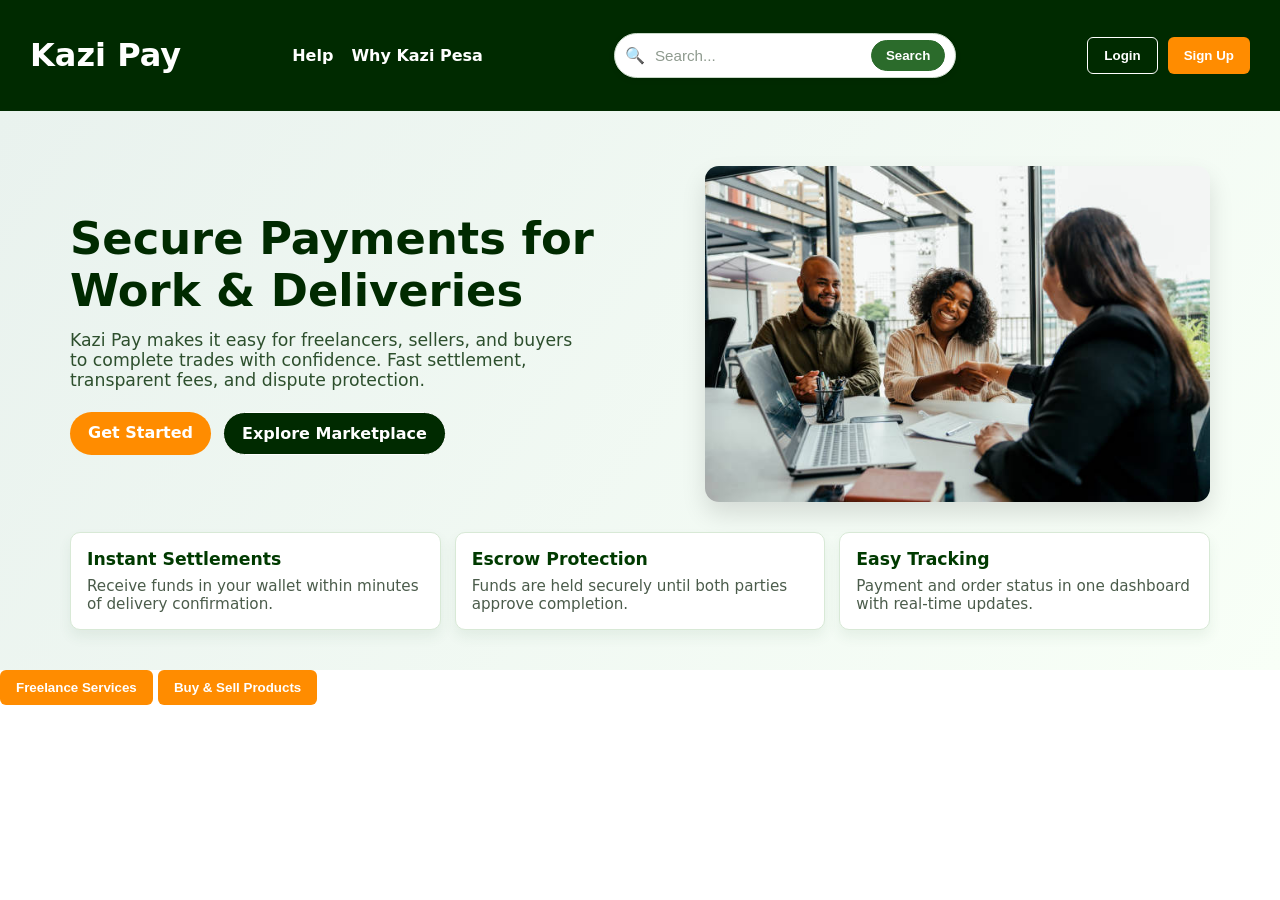
==== frontend/index.html @ d53f40f2 "Complete Home page, Setup project structure with multiple HTML pages and asset folders" ====
<!doctype html>
<html>
  <head>
    <title>Kazi Pay</title>
    <link rel="stylesheet" href="style.css" />
  </head>
  <body>
    <header class="site-header">
      <div class="brand">
        <h1>Kazi Pay</h1>
      </div>
      <nav class="top-nav">
        <ul>
          <li><a href="#help">Help</a></li>
          <li><a href="#whykazipesa">Why Kazi Pesa</a></li>
        </ul>
      </nav>
      <div class="search-con">
        <form action="/search-results-page" method="GET">
          <label for="site-search"><span class="search-icon">🔍</span></label>
          <input
            type="search"
            id="site-search"
            name="q"
            placeholder="Search..."
          />
          <button type="submit">Search</button>
        </form>
      </div>
      <div class="auth-actions">
        <button class="secondary-btn">Login</button>
        <button class="primary-btn">Sign Up</button>
      </div>
    </header>

    <section class="hero">
      <div class="hero-body">
        <div class="hero-text">
          <h1>Secure Payments for Work & Deliveries</h1>
          <p>
            Kazi Pay makes it easy for freelancers, sellers, and buyers to
            complete trades with confidence. Fast settlement, transparent fees,
            and dispute protection.
          </p>
          <div class="hero-buttons">
            <a class="btn primary-btn" href="services.html">Get Started</a>
            <a class="btn secondary-btn" href="marketplace.html"
              >Explore Marketplace</a
            >
          </div>
        </div>
        <div class="hero-visual">
          <img
            src="../assets/istockphoto-2198966728-612x612.jpg"
            alt="Kazi Pay interface"
          />
        </div>
      </div>

      <div class="hero-features">
        <article class="feature-card">
          <h3>Instant Settlements</h3>
          <p>
            Receive funds in your wallet within minutes of delivery
            confirmation.
          </p>
        </article>
        <article class="feature-card">
          <h3>Escrow Protection</h3>
          <p>Funds are held securely until both parties approve completion.</p>
        </article>
        <article class="feature-card">
          <h3>Easy Tracking</h3>
          <p>
            Payment and order status in one dashboard with real-time updates.
          </p>
        </article>
      </div>
    </section>

    <section class="main-actions">
      <a href="services.html"><button>Freelance Services</button></a>
      <a href="marketplace.html"><button>Buy & Sell Products</button></a>
    </section>
  </body>
</html>
---- frontend/style.css ----
body {
  font-family:
    system-ui,
    -apple-system,
    BlinkMacSystemFont,
    "Segoe UI",
    Roboto,
    Oxygen,
    Ubuntu,
    Cantarell,
    "Open Sans",
    "Helvetica Neue",
    sans-serif;
  margin: 0;
  background: #ffffff;
  color: #111;
}

/* HEADER */
header {
  display: flex;
  justify-content: space-between;
  align-items: center;
  background: #002a00;
  color: white;
  padding: 15px 30px;
}

header button {
  background: #ff8c00;
  border: none;
  color: white;
}

.top-nav ul {
  display: flex;
  gap: 18px;
  margin: 0;
  padding: 0;
  list-style: none;
}

.top-nav a {
  color: white;
  text-decoration: none;
  font-weight: 600;
}

.top-nav a:hover {
  text-decoration: underline;
}

.auth-actions {
  display: flex;
  gap: 10px;
}

.primary-btn {
  background: #ff8c00;
  color: white;
}

.primary-btn:hover {
  background: #d4af37;
  color: #002a00;
}

.secondary-btn {
  background: transparent;
  border: 1px solid white;
  color: white;
}

.secondary-btn:hover {
  background: rgba(255, 255, 255, 0.15);
}

/* HERO */
.hero {
  background: linear-gradient(125deg, #e9f2ee 0%, #f8fff7 100%);
  padding: 55px 20px 40px;
}

.hero-body {
  display: grid;
  grid-template-columns: 1.2fr 1fr;
  align-items: center;
  gap: 30px;
  max-width: 1140px;
  margin: 0 auto;
}

.hero-text h1,
.hero-text p {
  margin: 0;
}

.hero-text h1 {
  font-size: clamp(1.9rem, 4.5vw, 2.8rem);
  color: #002a00;
  line-height: 1.15;
}

.hero-text p {
  max-width: 520px;
  margin: 14px 0 22px;
  color: #2d4f2d;
  font-size: 1.08rem;
}

.hero-buttons {
  display: flex;
  gap: 12px;
  flex-wrap: wrap;
}

.hero-visual img {
  display: block;
  width: 100%;
  border-radius: 14px;
  box-shadow: 0 12px 25px rgba(0, 0, 0, 0.12);
}

.hero-features {
  display: grid;
  grid-template-columns: repeat(3, minmax(190px, 1fr));
  gap: 14px;
  margin-top: 30px;
  max-width: 1140px;
  margin-left: auto;
  margin-right: auto;
}

.feature-card {
  background: #fff;
  border: 1px solid #d8e9d6;
  border-radius: 10px;
  padding: 16px;
  box-shadow: 0 7px 13px rgba(46, 96, 58, 0.08);
}

.feature-card h3 {
  margin: 0 0 8px;
  color: #003a00;
  font-size: 1.08rem;
}

.feature-card p {
  margin: 0;
  color: #4b5c4b;
  font-size: 0.95rem;
}

.btn {
  display: inline-block;
  padding: 11px 18px;
  border-radius: 28px;
  text-decoration: none;
  font-weight: 700;
}

@media (max-width: 920px) {
  .hero-body {
    grid-template-columns: 1fr;
    text-align: center;
  }

  .hero-visual {
    order: -1;
  }

  .hero-features {
    grid-template-columns: 1fr;
  }

  .hero-text p {
    margin: 12px auto 20px;
  }
}

/* BUTTONS */
button {
  padding: 10px 16px;
  border-radius: 6px;
  border: none;
  cursor: pointer;
  background: #ff8c00;
  color: white;
  font-weight: bold;
  transition: 0.3s;
}

button:hover {
  background: #d4af37;
  color: #002a00;
}

/* SECONDARY BUTTON */
.secondary-btn {
  background: #002a00;
  color: white;
}

.secondary-btn:hover {
  background: #d4af37;
}

/* CARDS (jobs/products) */
.card {
  background: #fff;
  border: 1px solid #e5e5e5;
  padding: 15px;
  margin: 10px 0;
  border-radius: 8px;
}

.card h3 {
  margin: 0;
  color: #002a00;
}

.card p {
  color: #666;
}

/* SEARCH BAR */
.search-con {
  margin: 0 20px;
}

.search-con form {
  display: flex;
  align-items: center;
  gap: 8px;
  background: #fff;
  padding: 6px 10px;
  border-radius: 999px;
  border: 1px solid #c8d8c8;
  box-shadow: 0 2px 6px rgba(0, 0, 0, 0.08);
}

.search-con input[type="search"] {
  border: none;
  outline: none;
  width: 210px;
  font-size: 0.95rem;
  color: #222;
  background: transparent;
}

.search-con input[type="search"]::placeholder {
  color: #8f9b8f;
}

.search-icon {
  color: #2b6b2b;
  font-size: 1rem;
}

.search-con button {
  padding: 7px 14px;
  border-radius: 999px;
  border: 1px solid #2b6b2b;
  background: #2b6b2b;
  color: #fff;
  font-weight: 600;
  cursor: pointer;
}

.search-con button:hover {
  background: #1f4f1f;
  border-color: #1f4f1f;
}
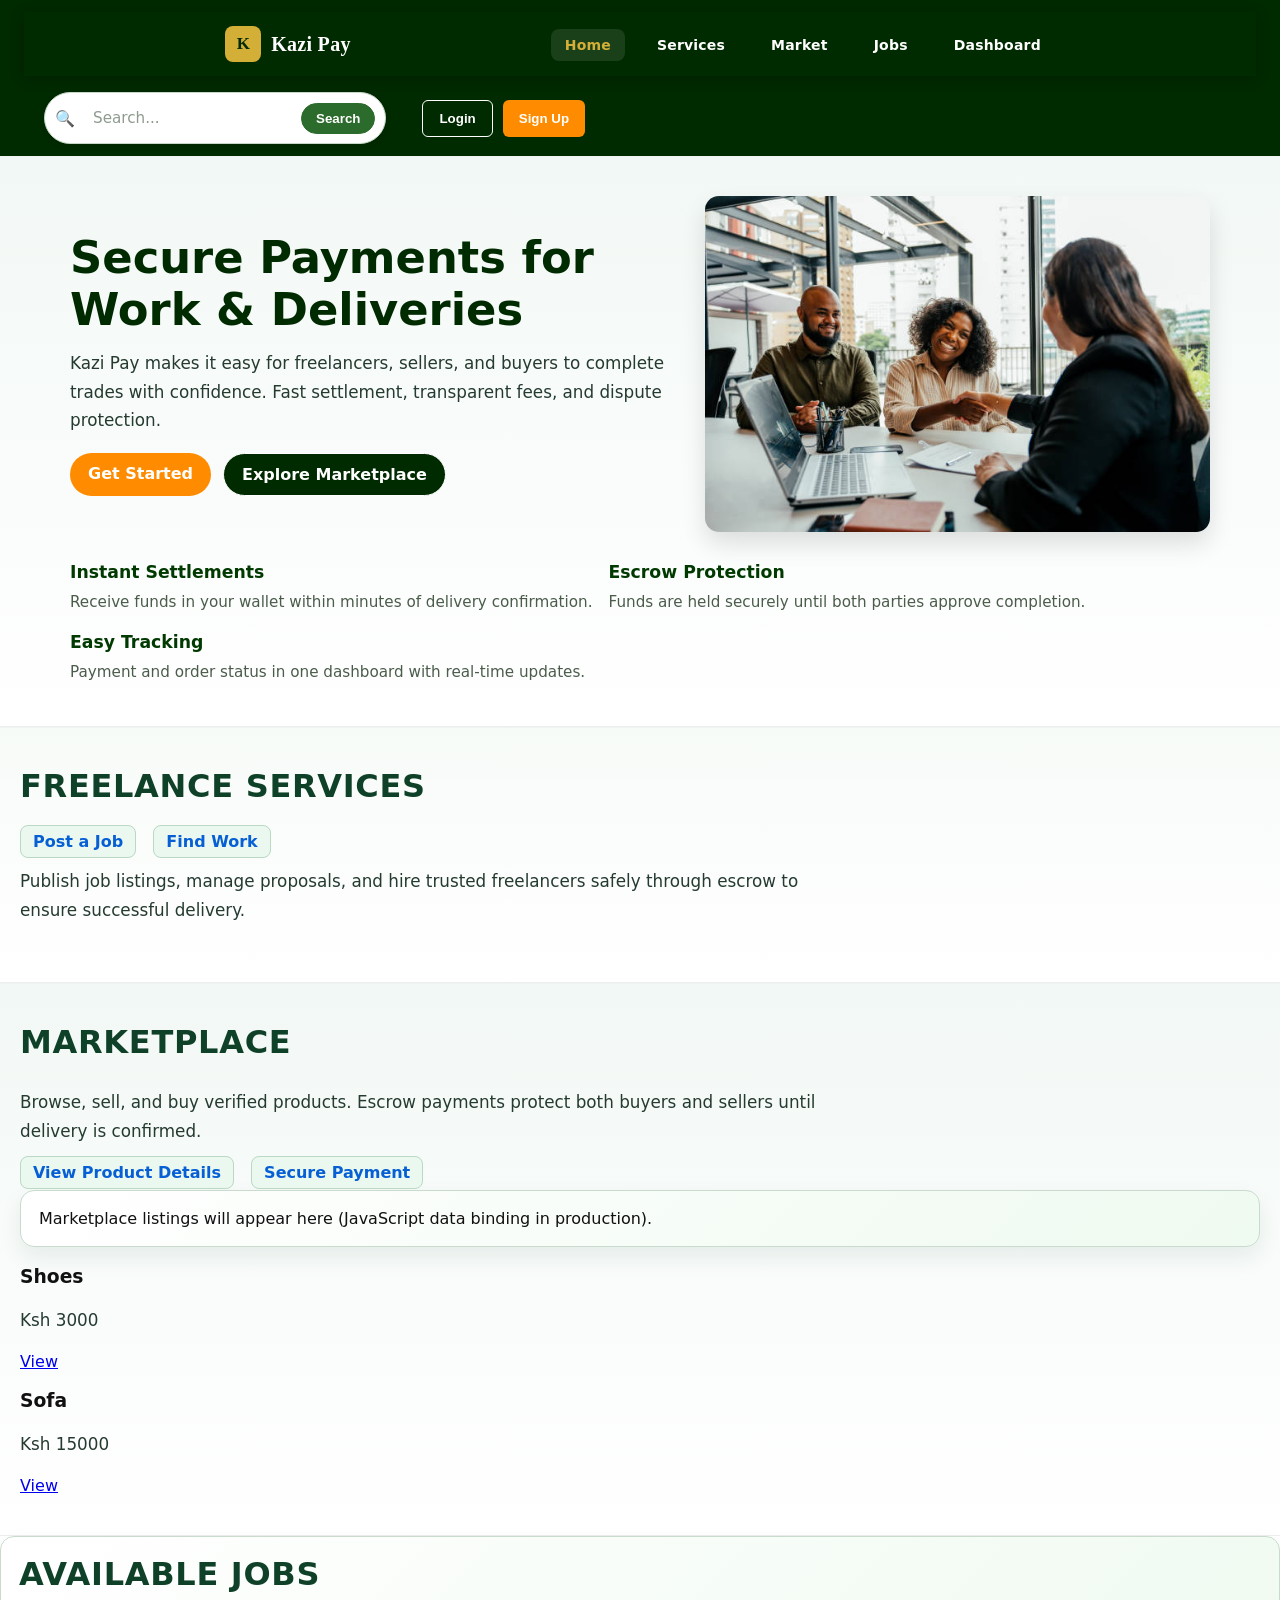
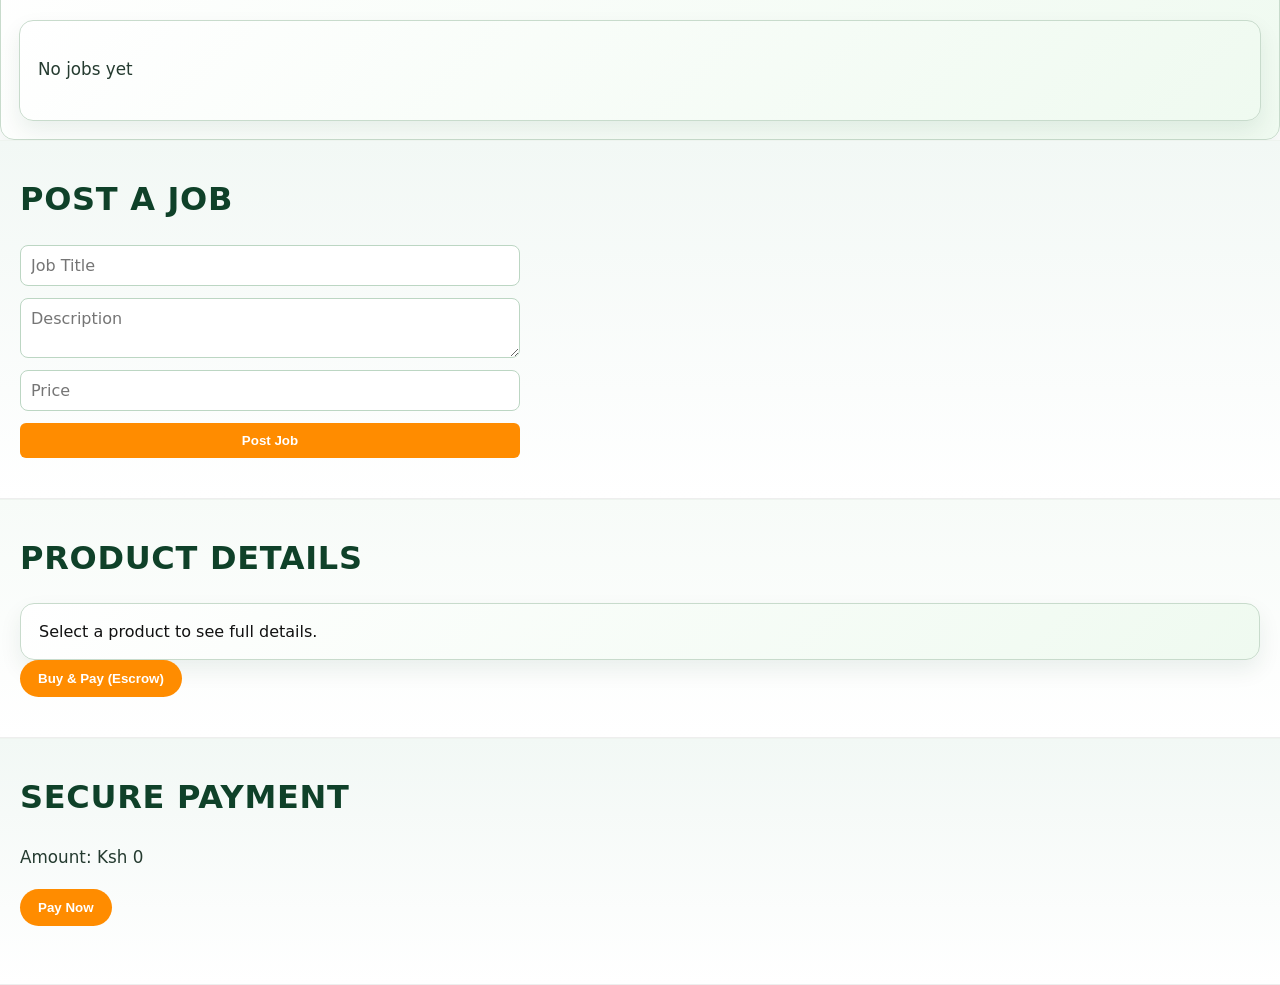
==== commit 86f92dbf: "feat: finalize dashboard UI and integrate logic Complete CSS styling for dashboard components.  Impl" ====
--- a/frontend/index.html
+++ b/frontend/index.html
@@ -1,19 +1,55 @@
 <!doctype html>
 <html>
   <head>
+    <meta charset="UTF-8" />
+    <meta name="viewport" content="width=device-width, initial-scale=1.0" />
     <title>Kazi Pay</title>
     <link rel="stylesheet" href="style.css" />
+    <style>
+      .page-section {
+        padding: 40px 20px;
+        border-bottom: 1px solid #eee;
+      }
+      .page-section h2 {
+        margin-top: 0;
+      }
+      .section-grid {
+        display: flex;
+        gap: 16px;
+        flex-wrap: wrap;
+      }
+      .hidden {
+        display: none !important;
+      }
+      .sub-nav {
+        margin: 8px 0;
+      }
+      .sub-nav a {
+        margin-right: 12px;
+        color: #065fd4;
+        text-decoration: none;
+      }
+      .sub-nav a:hover {
+        text-decoration: underline;
+      }
+    </style>
   </head>
   <body>
     <header class="site-header">
-      <div class="brand">
-        <h1>Kazi Pay</h1>
-      </div>
       <nav class="top-nav">
-        <ul>
-          <li><a href="#help">Help</a></li>
-          <li><a href="#whykazipesa">Why Kazi Pesa</a></li>
-        </ul>
+        <div class="nav-inner">
+          <a class="logo" href="index.html">
+            <div class="logo-mark">K</div>
+            <span class="logo-text">Kazi Pay</span>
+          </a>
+          <ul class="nav-links">
+            <li><a href="#home" class="active">Home</a></li>
+            <li><a href="service.html">Services</a></li>
+            <li><a href="market.html">Market</a></li>
+            <li><a href="jobs.html">Jobs</a></li>
+            <li><a href="dashboard.html">Dashboard</a></li>
+          </ul>
+        </div>
       </nav>
       <div class="search-con">
         <form action="/search-results-page" method="GET">
@@ -33,7 +69,7 @@
       </div>
     </header>
 
-    <section class="hero">
+    <section id="home" class="hero page-section">
       <div class="hero-body">
         <div class="hero-text">
           <h1>Secure Payments for Work & Deliveries</h1>
@@ -43,10 +79,8 @@
             and dispute protection.
           </p>
           <div class="hero-buttons">
-            <a class="btn primary-btn" href="services.html">Get Started</a>
-            <a class="btn secondary-btn" href="marketplace.html"
-              >Explore Marketplace</a
-            >
+            <a class="btn primary-btn" href="#services">Get Started</a>
+            <a class="btn secondary-btn" href="#market">Explore Marketplace</a>
           </div>
         </div>
         <div class="hero-visual">
@@ -56,8 +90,7 @@
           />
         </div>
       </div>
-
-      <div class="hero-features">
+      <div class="hero-features section-grid">
         <article class="feature-card">
           <h3>Instant Settlements</h3>
           <p>
@@ -78,9 +111,65 @@
       </div>
     </section>
 
-    <section class="main-actions">
-      <a href="services.html"><button>Freelance Services</button></a>
-      <a href="marketplace.html"><button>Buy & Sell Products</button></a>
+    <section id="services" class="page-section">
+      <h2>Freelance Services</h2>
+      <div class="sub-nav">
+        <a href="#post-job">Post a Job</a>
+        <a href="#jobs">Find Work</a>
+      </div>
+      <p>
+        Publish job listings, manage proposals, and hire trusted freelancers
+        safely through escrow to ensure successful delivery.
+      </p>
     </section>
+
+    <section id="market" class="page-section">
+      <h2>Marketplace</h2>
+      <p>
+        Browse, sell, and buy verified products. Escrow payments protect both
+        buyers and sellers until delivery is confirmed.
+      </p>
+      <div class="sub-nav">
+        <a href="#product-details">View Product Details</a>
+        <a href="#payment">Secure Payment</a>
+      </div>
+      <div id="marketList">
+        Marketplace listings will appear here (JavaScript data binding in
+        production).
+      </div>
+      <div id="productList"></div>
+    </section>
+
+    <section id="jobs" class="page-section">
+      <h2>Available Jobs</h2>
+      <div id="jobList">
+        No open jobs yet. Use the post form below to create one.
+      </div>
+    </section>
+
+    <section id="post-job" class="page-section">
+      <h2>Post a Job</h2>
+      <form id="jobForm">
+        <input type="text" id="title" placeholder="Job Title" required />
+        <textarea id="desc" placeholder="Description" required></textarea>
+        <input type="number" id="price" placeholder="Price" required />
+        <button type="submit">Post Job</button>
+      </form>
+    </section>
+
+    <section id="product-details" class="page-section">
+      <h2>Product Details</h2>
+      <div id="productDetails">Select a product to see full details.</div>
+      <button id="buyPayBtn" class="btn primary-btn">Buy & Pay (Escrow)</button>
+    </section>
+
+    <section id="payment" class="page-section">
+      <h2>Secure Payment</h2>
+      <p>Amount: Ksh <span id="amount">0</span></p>
+      <button id="payNowBtn" class="btn primary-btn">Pay Now</button>
+      <p id="status"></p>
+    </section>
+
+    <script src="script.js"></script>
   </body>
 </html>
--- a/frontend/style.css
+++ b/frontend/style.css
@@ -1,3 +1,27 @@
+:root {
+  --green-dark: #002a00;
+  --green-mid: #004d00;
+  --green-light: #e8f5e8;
+  --orange: #ff8c00;
+  --orange-hover: #e07800;
+  --gold: #d4af37;
+  --gold-light: #fff8dc;
+  --white: #ffffff;
+  --grey-100: #f7f7f5;
+  --grey-200: #ececea;
+  --grey-400: #9b9b96;
+  --grey-700: #3d3d38;
+  --black: #111110;
+  --radius: 12px;
+  --radius-sm: 8px;
+  --shadow-sm: 0 1px 4px rgba(0, 0, 0, 0.06);
+  --shadow-md: 0 4px 16px rgba(0, 0, 0, 0.08);
+  --shadow-lg: 0 8px 32px rgba(0, 0, 0, 0.1);
+  --font-display: "Playfair Display", Georgia, serif;
+  --font-body: "DM Sans", system-ui, sans-serif;
+  --transition: 0.22s ease;
+}
+
 body {
   font-family:
     system-ui,
@@ -14,16 +38,103 @@
   margin: 0;
   background: #ffffff;
   color: #111;
+  --font-display: "Playfair Display", Georgia, serif;
+  --font-body: "DM Sans", system-ui, sans-serif;
 }
 
 /* HEADER */
 header {
   display: flex;
+  align-items: center;
+  background: #002a00;
+  color: white;
+  padding: 12px 24px;
+  gap: 16px;
+  flex-wrap: wrap;
+}
+
+.brand {
+  flex: 0 0 auto;
+}
+
+.top-nav {
+  flex: 1 1 auto;
+  display: flex;
+  justify-content: center;
+}
+
+.search-con,
+.auth-actions {
+  flex: 0 0 auto;
+}
+
+nav {
+  background: var(--green-dark);
+  position: sticky;
+  top: 0;
+  z-index: 100;
+  box-shadow: 0 2px 12px rgba(0, 0, 0, 0.25);
+}
+.nav-inner {
+  max-width: 1200px;
+  margin: 0 auto;
+  display: flex;
+  align-items: center;
   justify-content: space-between;
-  align-items: center;
-  background: #002a00;
-  color: white;
-  padding: 15px 30px;
+  padding: 0 24px;
+  height: 64px;
+}
+.logo {
+  display: flex;
+  align-items: center;
+  gap: 10px;
+  text-decoration: none;
+  margin-right: 200px;
+}
+.logo-mark {
+  width: 36px;
+  height: 36px;
+  background: var(--gold);
+  border-radius: 8px;
+  display: flex;
+  align-items: center;
+  justify-content: center;
+  font-family: var(--font-display);
+  font-size: 17px;
+  font-weight: 700;
+  color: var(--green-dark);
+  letter-spacing: -0.5px;
+  flex-shrink: 0;
+}
+.logo-text {
+  font-family: var(--font-display);
+  font-size: 20px;
+  color: var(--white);
+  font-weight: 600;
+  letter-spacing: 0.3px;
+}
+.nav-links {
+  display: flex;
+  gap: 4px;
+  list-style: none;
+}
+.nav-links a {
+  color: rgba(255, 255, 255, 0.72);
+  text-decoration: none;
+  font-size: 14px;
+  font-weight: 500;
+  padding: 8px 14px;
+  border-radius: var(--radius-sm);
+  transition: var(--transition);
+  letter-spacing: 0.2px;
+}
+.nav-links a:hover,
+.nav-links a.active {
+  color: var(--white);
+  background: rgba(255, 255, 255, 0.1);
+}
+.nav-links a.active {
+  color: var(--gold);
 }
 
 header button {
@@ -131,12 +242,110 @@
   margin-right: auto;
 }
 
-.feature-card {
-  background: #fff;
-  border: 1px solid #d8e9d6;
-  border-radius: 10px;
-  padding: 16px;
-  box-shadow: 0 7px 13px rgba(46, 96, 58, 0.08);
+.page-section {
+  padding: 60px 30px;
+  border-bottom: 1px solid #d9e7db;
+  background: linear-gradient(180deg, #f7fbf8, #ffffff);
+  box-shadow: inset 0 1px 0 #eef4ef;
+}
+
+.page-section:nth-child(even) {
+  background: linear-gradient(180deg, #f2f8f5, #ffffff);
+}
+
+.page-section h2 {
+  margin-top: 0;
+  color: #0f4129;
+  font-size: 2rem;
+  text-transform: uppercase;
+  letter-spacing: 0.7px;
+}
+
+.page-section p {
+  color: #253b30;
+  max-width: 800px;
+  line-height: 1.7;
+  font-size: 1.05rem;
+  margin-bottom: 18px;
+}
+
+.sub-nav {
+  margin: 14px 0 24px;
+}
+
+.sub-nav a {
+  margin-right: 10px;
+  color: #276a45;
+  text-decoration: none;
+  font-weight: 600;
+  border: 1px solid #bbd8c5;
+  background: #ebf8f0;
+  padding: 6px 12px;
+  border-radius: 8px;
+}
+
+.sub-nav a:hover {
+  background: #d7f0e0;
+}
+
+#jobList,
+#marketList,
+#productDetails,
+#jobs,
+#orders {
+  background: linear-gradient(135deg, #ffffff, #effaf0);
+  border: 1px solid #c8dbcc;
+  border-radius: 14px;
+  padding: 18px;
+  box-shadow: 0 10px 22px rgba(16, 68, 33, 0.08);
+  transition:
+    transform 0.25s ease,
+    box-shadow 0.25s ease;
+}
+
+#jobList:hover,
+#marketList:hover,
+#productDetails:hover,
+#jobs:hover,
+#orders:hover {
+  transform: translateY(-2px);
+  box-shadow: 0 12px 24px rgba(16, 68, 33, 0.14);
+}
+
+#jobForm {
+  display: grid;
+  gap: 12px;
+  max-width: 500px;
+}
+
+#jobForm input,
+#jobForm textarea,
+#jobForm button,
+#payNowBtn,
+#buyPayBtn,
+#confirmDelivery {
+  transition: 0.2s ease;
+}
+
+input,
+textarea {
+  font-family: inherit;
+  font-size: 1rem;
+  border: 1px solid #bcd6c3;
+  border-radius: 8px;
+  padding: 10px;
+}
+
+input:focus,
+textarea:focus {
+  border-color: #2b6b2b;
+  box-shadow: 0 0 0 3px rgba(43, 107, 43, 0.15);
+}
+
+.section-grid {
+  display: grid;
+  grid-template-columns: repeat(auto-fit, minmax(240px, 1fr));
+  gap: 16px;
 }
 
 .feature-card h3 {
@@ -175,6 +384,21 @@
 
   .hero-text p {
     margin: 12px auto 20px;
+  }
+
+  header {
+    flex-direction: column;
+    gap: 10px;
+    text-align: center;
+  }
+
+  .top-nav ul {
+    justify-content: center;
+    flex-wrap: wrap;
+  }
+
+  .search-con input[type="search"] {
+    width: 120px;
   }
 }
 
@@ -203,24 +427,6 @@
 
 .secondary-btn:hover {
   background: #d4af37;
-}
-
-/* CARDS (jobs/products) */
-.card {
-  background: #fff;
-  border: 1px solid #e5e5e5;
-  padding: 15px;
-  margin: 10px 0;
-  border-radius: 8px;
-}
-
-.card h3 {
-  margin: 0;
-  color: #002a00;
-}
-
-.card p {
-  color: #666;
 }
 
 /* SEARCH BAR */
@@ -271,3 +477,118 @@
   background: #1f4f1f;
   border-color: #1f4f1f;
 }
+
+.feature-card h3 {
+  margin: 0 0 8px;
+  color: #003a00;
+  font-size: 1.08rem;
+}
+
+.feature-card p {
+  margin: 0;
+  color: #4b5c4b;
+  font-size: 0.95rem;
+}
+
+.btn {
+  display: inline-block;
+  padding: 11px 18px;
+  border-radius: 28px;
+  text-decoration: none;
+  font-weight: 700;
+}
+
+@media (max-width: 920px) {
+  .hero-body {
+    grid-template-columns: 1fr;
+    text-align: center;
+  }
+
+  .hero-visual {
+    order: -1;
+  }
+
+  .hero-features {
+    grid-template-columns: 1fr;
+  }
+
+  .hero-text p {
+    margin: 12px auto 20px;
+  }
+}
+
+/* BUTTONS */
+button {
+  padding: 10px 16px;
+  border-radius: 6px;
+  border: none;
+  cursor: pointer;
+  background: #ff8c00;
+  color: white;
+  font-weight: bold;
+  transition: 0.3s;
+}
+
+button:hover {
+  background: #d4af37;
+  color: #002a00;
+}
+
+/* SECONDARY BUTTON */
+.secondary-btn {
+  background: #002a00;
+  color: white;
+}
+
+.secondary-btn:hover {
+  background: #d4af37;
+}
+
+/* SEARCH BAR */
+.search-con {
+  margin: 0 20px;
+}
+
+.search-con form {
+  display: flex;
+  align-items: center;
+  gap: 8px;
+  background: #fff;
+  padding: 6px 10px;
+  border-radius: 999px;
+  border: 1px solid #c8d8c8;
+  box-shadow: 0 2px 6px rgba(0, 0, 0, 0.08);
+}
+
+.search-con input[type="search"] {
+  border: none;
+  outline: none;
+  width: 210px;
+  font-size: 0.95rem;
+  color: #222;
+  background: transparent;
+}
+
+.search-con input[type="search"]::placeholder {
+  color: #8f9b8f;
+}
+
+.search-icon {
+  color: #2b6b2b;
+  font-size: 1rem;
+}
+
+.search-con button {
+  padding: 7px 14px;
+  border-radius: 999px;
+  border: 1px solid #2b6b2b;
+  background: #2b6b2b;
+  color: #fff;
+  font-weight: 600;
+  cursor: pointer;
+}
+
+.search-con button:hover {
+  background: #1f4f1f;
+  border-color: #1f4f1f;
+}
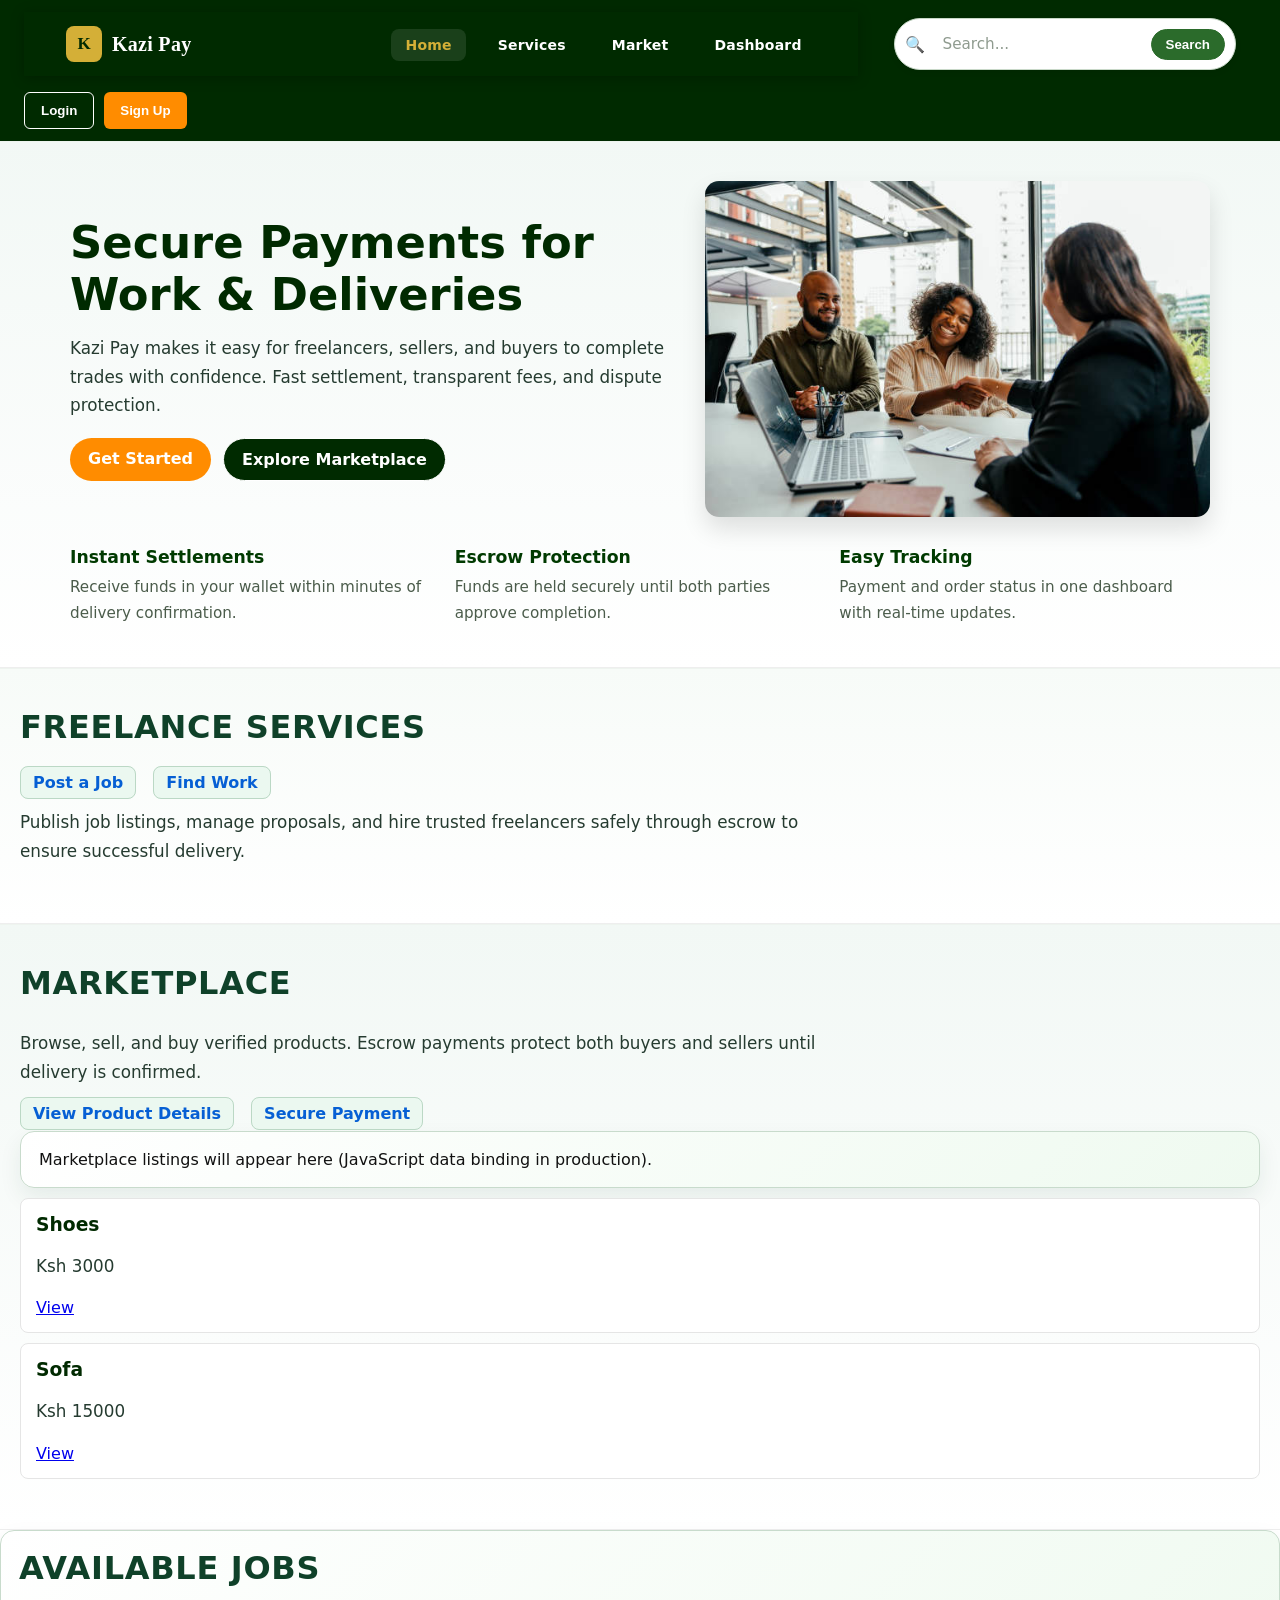
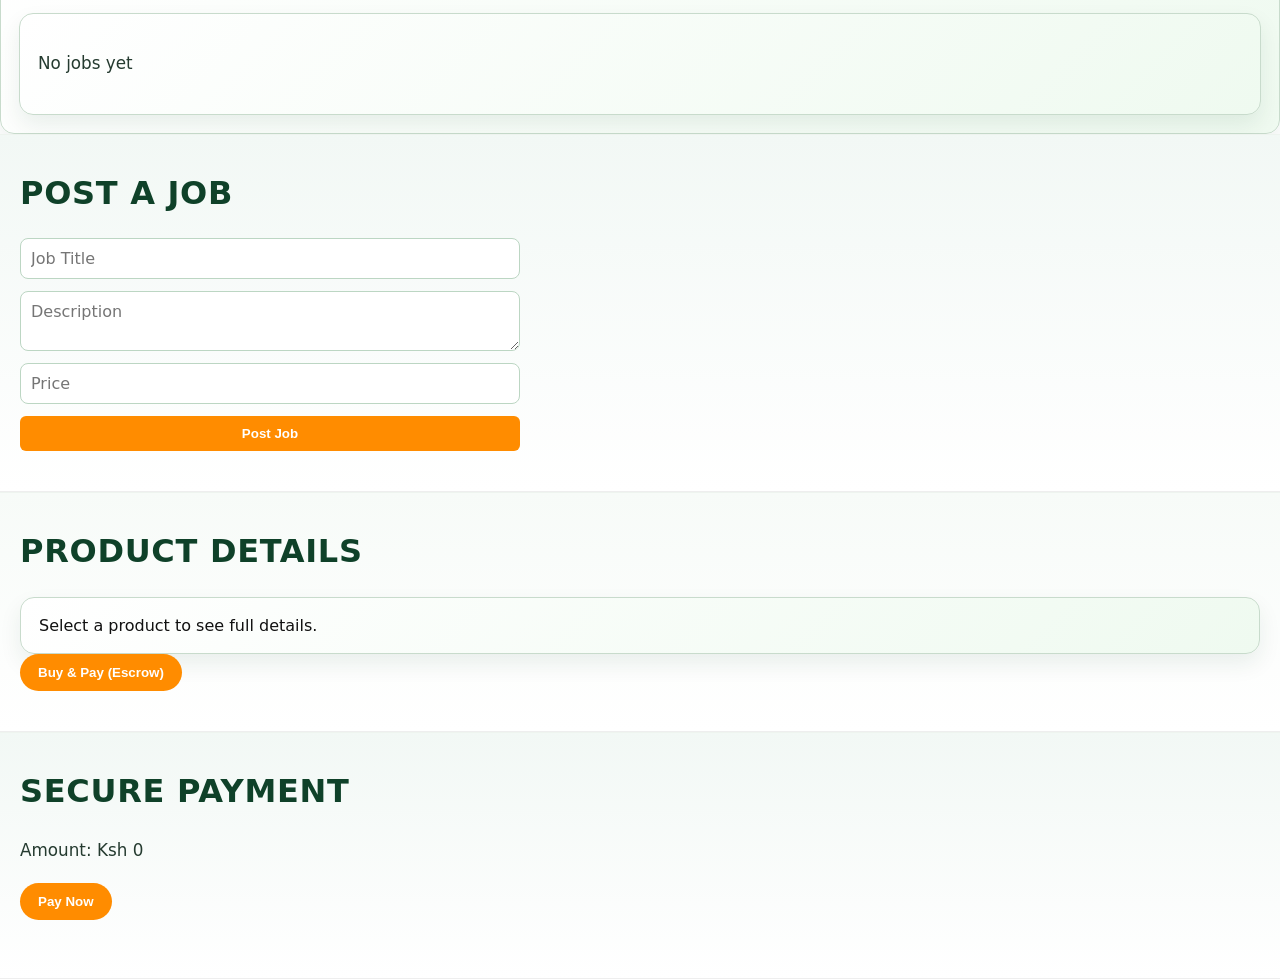
==== commit 7c639383: "feat: add job and service pages and update navigation Add job-details, post-job, and service HTML te" ====
--- a/frontend/index.html
+++ b/frontend/index.html
@@ -46,7 +46,6 @@
             <li><a href="#home" class="active">Home</a></li>
             <li><a href="service.html">Services</a></li>
             <li><a href="market.html">Market</a></li>
-            <li><a href="jobs.html">Jobs</a></li>
             <li><a href="dashboard.html">Dashboard</a></li>
           </ul>
         </div>
@@ -90,7 +89,7 @@
           />
         </div>
       </div>
-      <div class="hero-features section-grid">
+      <div class="hero-features">
         <article class="feature-card">
           <h3>Instant Settlements</h3>
           <p>
--- a/frontend/style.css
+++ b/frontend/style.css
@@ -242,6 +242,24 @@
   margin-right: auto;
 }
 
+/* CARDS (jobs/products) */
+.card {
+  background: #fff;
+  border: 1px solid #e5e5e5;
+  padding: 15px;
+  margin: 10px 0;
+  border-radius: 8px;
+}
+
+.card h3 {
+  margin: 0;
+  color: #002a00;
+}
+
+.card p {
+  color: #666;
+}
+
 .page-section {
   padding: 60px 30px;
   border-bottom: 1px solid #d9e7db;
